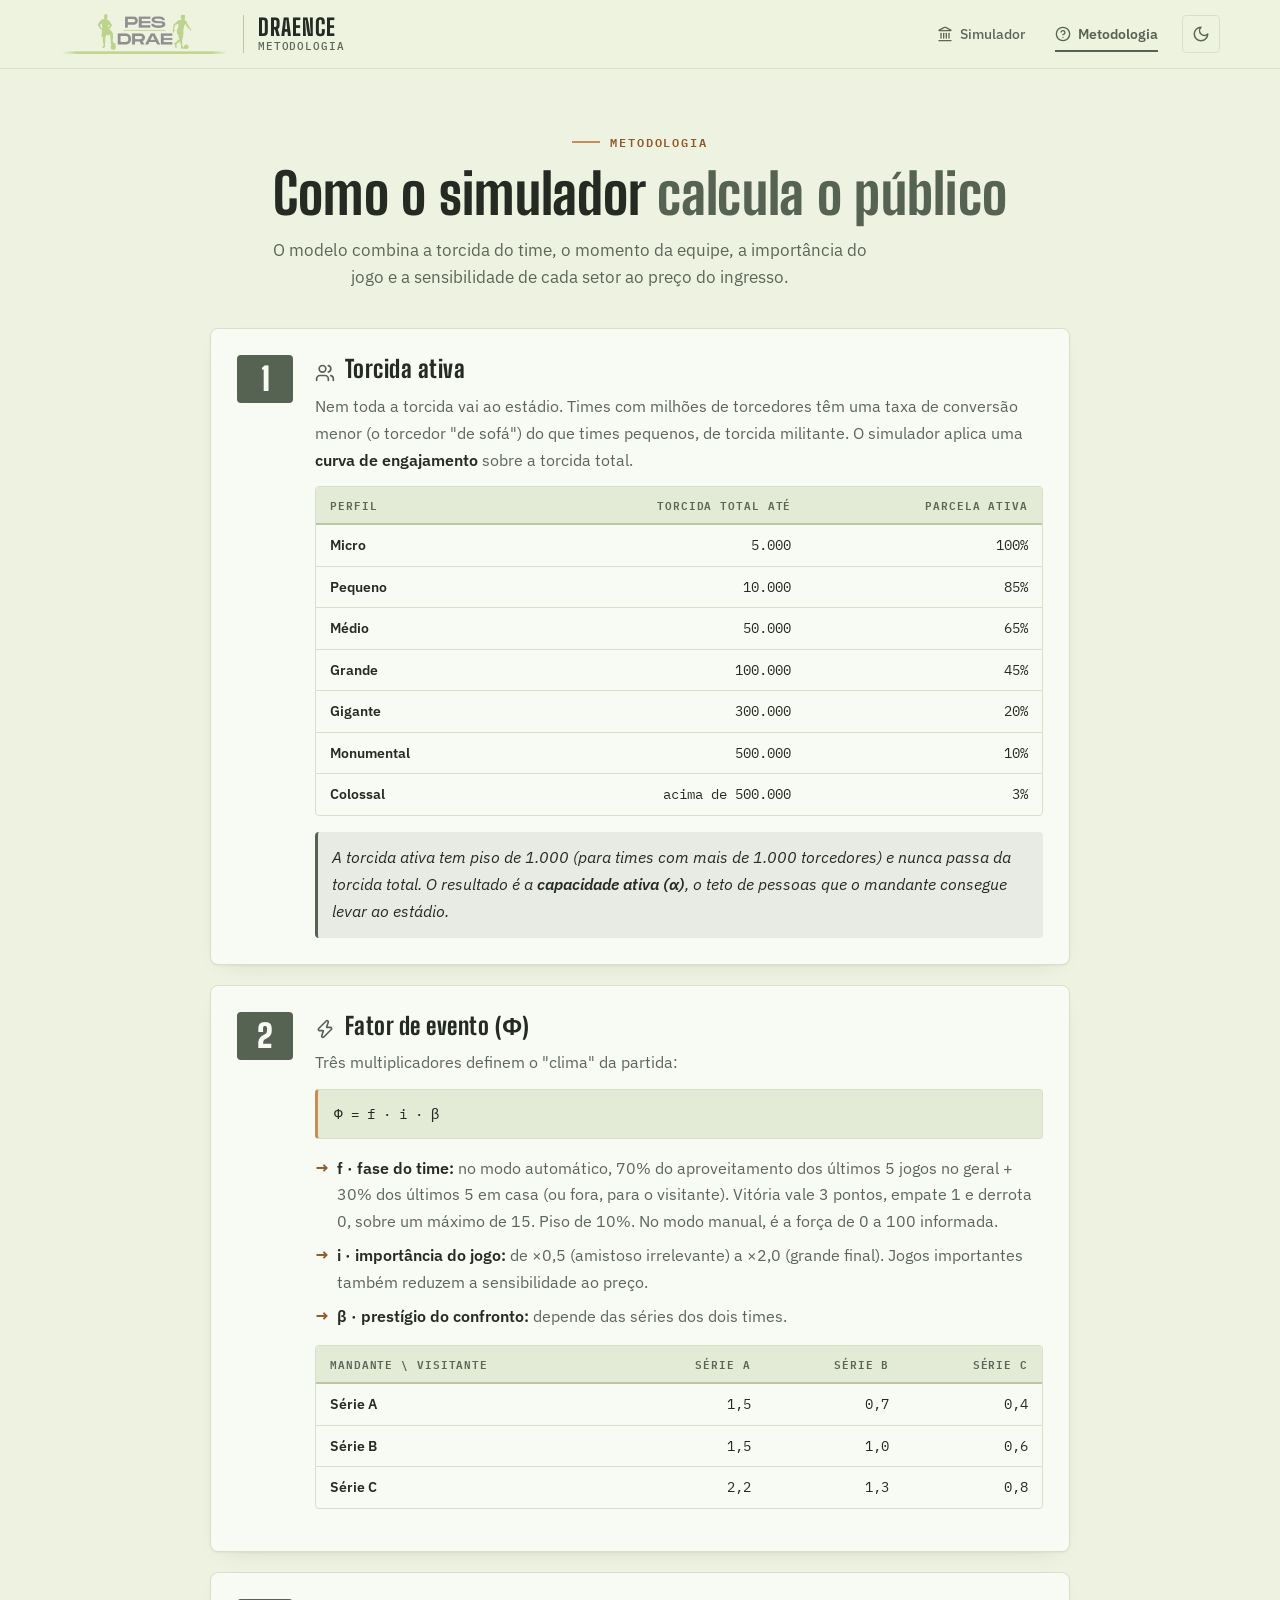
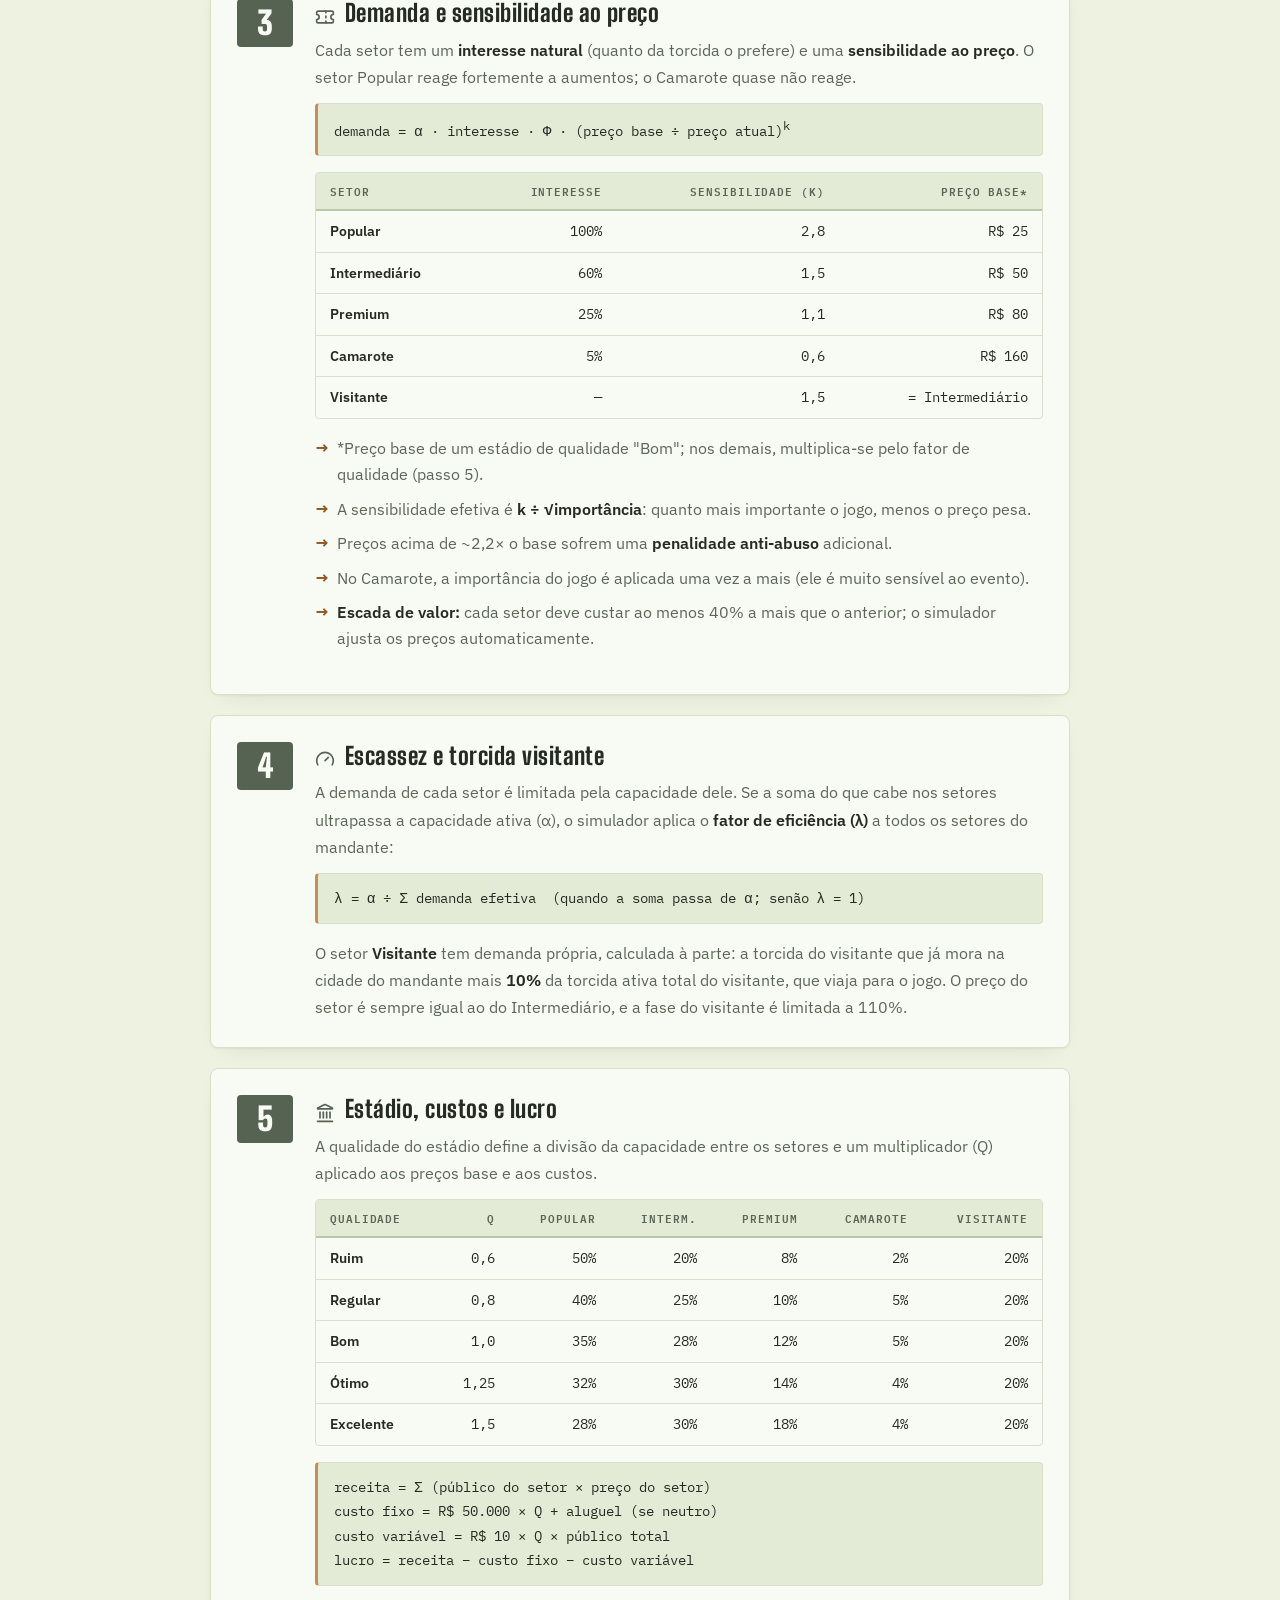
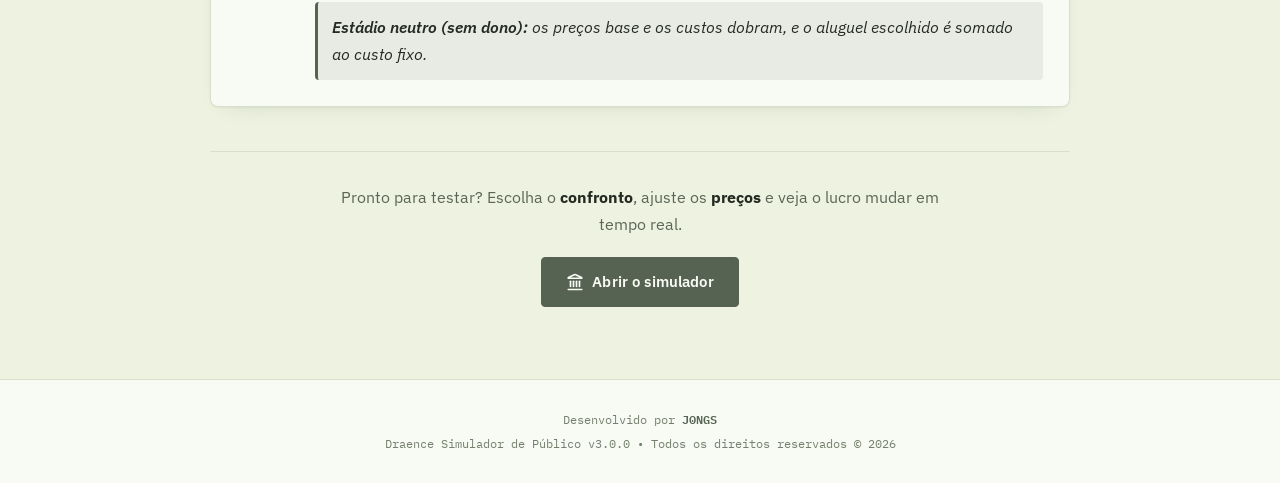
==== metodologia.html @ 12428653 "refactor: nova UI com identidade do multa-draence e reorganização dos arquivos - Remove Bootstrap/Bo" ====
<!DOCTYPE html>
<html lang="pt-BR">
<head>
    <meta charset="UTF-8">
    <meta name="viewport" content="width=device-width, initial-scale=1.0">
    <meta name="theme-color" content="#eef3e1">
    <title>Metodologia - Simulador de Público Draence</title>
    <link rel="icon" type="image/png" href="assets/img/pes-drae.png">
    <link rel="preconnect" href="https://fonts.googleapis.com">
    <link rel="preconnect" href="https://fonts.gstatic.com" crossorigin>
    <link href="https://fonts.googleapis.com/css2?family=Big+Shoulders+Display:wght@600;700;800;900&family=IBM+Plex+Mono:wght@400;500;600&family=IBM+Plex+Sans:wght@400;500;600;700&display=swap" rel="stylesheet">
    <script src="assets/js/theme.js"></script>
    <link rel="stylesheet" href="assets/css/base.css">
    <link rel="stylesheet" href="assets/css/guia.css">
</head>
<body>
    <script src="assets/js/icons.js"></script>
    <!-- HEADER -->
    <header class="site-header">
        <div class="site-header__inner">
            <a href="index.html" class="brand">
                <img src="assets/img/pes-drae.png" alt="Draence Logo">
                <span class="brand__text">
                    <strong>DRAENCE</strong>
                    <small>Metodologia</small>
                </span>
            </a>
            <nav class="site-nav" aria-label="Navegação principal">
                <a href="index.html" class="nav-link"><svg class="icon" aria-hidden="true"><use href="#i-landmark"></use></svg>Simulador</a>
                <a href="metodologia.html" class="nav-link is-active" aria-current="page"><svg class="icon" aria-hidden="true"><use href="#i-circle-help"></use></svg>Metodologia</a>
                <button type="button" class="theme-toggle" aria-label="Alternar tema"><svg class="icon icon-moon" aria-hidden="true"><use href="#i-moon"></use></svg><svg class="icon icon-sun" aria-hidden="true"><use href="#i-sun"></use></svg></button>
            </nav>
        </div>
    </header>

    <main class="page-wrapper guide">
        <!-- HERO -->
        <section class="page-intro guide-hero">
            <span class="eyebrow">Metodologia</span>
            <h1>Como o simulador <span class="hl">calcula o público</span></h1>
            <p>O modelo combina a torcida do time, o momento da equipe, a importância do jogo e a sensibilidade de cada setor ao preço do ingresso.</p>
        </section>

        <div class="container">
            <!-- PASSO 1 -->
            <article class="card step-card">
                <div class="step-number">1</div>
                <div class="step-content">
                    <h3><svg class="icon step-icon" aria-hidden="true"><use href="#i-users"></use></svg>Torcida ativa</h3>
                    <p>
                        Nem toda a torcida vai ao estádio. Times com milhões de torcedores têm uma taxa de conversão menor (o torcedor "de sofá")
                        do que times pequenos, de torcida militante. O simulador aplica uma <strong>curva de engajamento</strong> sobre a torcida total.
                    </p>
                    <div class="method-table-wrap">
                        <table class="method-table">
                            <thead><tr><th>Perfil</th><th>Torcida total até</th><th>Parcela ativa</th></tr></thead>
                            <tbody>
                                <tr><th scope="row">Micro</th><td>5.000</td><td>100%</td></tr>
                                <tr><th scope="row">Pequeno</th><td>10.000</td><td>85%</td></tr>
                                <tr><th scope="row">Médio</th><td>50.000</td><td>65%</td></tr>
                                <tr><th scope="row">Grande</th><td>100.000</td><td>45%</td></tr>
                                <tr><th scope="row">Gigante</th><td>300.000</td><td>20%</td></tr>
                                <tr><th scope="row">Monumental</th><td>500.000</td><td>10%</td></tr>
                                <tr><th scope="row">Colossal</th><td>acima de 500.000</td><td>3%</td></tr>
                            </tbody>
                        </table>
                    </div>
                    <p class="step-note">
                        A torcida ativa tem piso de 1.000 (para times com mais de 1.000 torcedores) e nunca passa da torcida total.
                        O resultado é a <strong>capacidade ativa (α)</strong>, o teto de pessoas que o mandante consegue levar ao estádio.
                    </p>
                </div>
            </article>

            <!-- PASSO 2 -->
            <article class="card step-card">
                <div class="step-number">2</div>
                <div class="step-content">
                    <h3><svg class="icon step-icon" aria-hidden="true"><use href="#i-zap"></use></svg>Fator de evento (Φ)</h3>
                    <p>Três multiplicadores definem o "clima" da partida:</p>
                    <div class="formula">Φ = f · i · β</div>
                    <ul>
                        <li><strong>f · fase do time:</strong> no modo automático, 70% do aproveitamento dos últimos 5 jogos no geral + 30% dos últimos 5 em casa (ou fora, para o visitante). Vitória vale 3 pontos, empate 1 e derrota 0, sobre um máximo de 15. Piso de 10%. No modo manual, é a força de 0 a 100 informada.</li>
                        <li><strong>i · importância do jogo:</strong> de ×0,5 (amistoso irrelevante) a ×2,0 (grande final). Jogos importantes também reduzem a sensibilidade ao preço.</li>
                        <li><strong>β · prestígio do confronto:</strong> depende das séries dos dois times.</li>
                    </ul>
                    <div class="method-table-wrap">
                        <table class="method-table">
                            <thead><tr><th>Mandante \ Visitante</th><th>Série A</th><th>Série B</th><th>Série C</th></tr></thead>
                            <tbody>
                                <tr><th scope="row">Série A</th><td>1,5</td><td>0,7</td><td>0,4</td></tr>
                                <tr><th scope="row">Série B</th><td>1,5</td><td>1,0</td><td>0,6</td></tr>
                                <tr><th scope="row">Série C</th><td>2,2</td><td>1,3</td><td>0,8</td></tr>
                            </tbody>
                        </table>
                    </div>
                </div>
            </article>

            <!-- PASSO 3 -->
            <article class="card step-card">
                <div class="step-number">3</div>
                <div class="step-content">
                    <h3><svg class="icon step-icon" aria-hidden="true"><use href="#i-ticket"></use></svg>Demanda e sensibilidade ao preço</h3>
                    <p>
                        Cada setor tem um <strong>interesse natural</strong> (quanto da torcida o prefere) e uma <strong>sensibilidade ao preço</strong>.
                        O setor Popular reage fortemente a aumentos; o Camarote quase não reage.
                    </p>
                    <div class="formula">demanda = α · interesse · Φ · (preço base ÷ preço atual)<sup>k</sup></div>
                    <div class="method-table-wrap">
                        <table class="method-table">
                            <thead><tr><th>Setor</th><th>Interesse</th><th>Sensibilidade (k)</th><th>Preço base*</th></tr></thead>
                            <tbody>
                                <tr><th scope="row">Popular</th><td>100%</td><td>2,8</td><td>R$ 25</td></tr>
                                <tr><th scope="row">Intermediário</th><td>60%</td><td>1,5</td><td>R$ 50</td></tr>
                                <tr><th scope="row">Premium</th><td>25%</td><td>1,1</td><td>R$ 80</td></tr>
                                <tr><th scope="row">Camarote</th><td>5%</td><td>0,6</td><td>R$ 160</td></tr>
                                <tr><th scope="row">Visitante</th><td>—</td><td>1,5</td><td>= Intermediário</td></tr>
                            </tbody>
                        </table>
                    </div>
                    <ul>
                        <li>*Preço base de um estádio de qualidade "Bom"; nos demais, multiplica-se pelo fator de qualidade (passo 5).</li>
                        <li>A sensibilidade efetiva é <strong>k ÷ √importância</strong>: quanto mais importante o jogo, menos o preço pesa.</li>
                        <li>Preços acima de ~2,2× o base sofrem uma <strong>penalidade anti-abuso</strong> adicional.</li>
                        <li>No Camarote, a importância do jogo é aplicada uma vez a mais (ele é muito sensível ao evento).</li>
                        <li><strong>Escada de valor:</strong> cada setor deve custar ao menos 40% a mais que o anterior; o simulador ajusta os preços automaticamente.</li>
                    </ul>
                </div>
            </article>

            <!-- PASSO 4 -->
            <article class="card step-card">
                <div class="step-number">4</div>
                <div class="step-content">
                    <h3><svg class="icon step-icon" aria-hidden="true"><use href="#i-gauge"></use></svg>Escassez e torcida visitante</h3>
                    <p>
                        A demanda de cada setor é limitada pela capacidade dele. Se a soma do que cabe nos setores
                        ultrapassa a capacidade ativa (α), o simulador aplica o <strong>fator de eficiência (λ)</strong> a todos os setores do mandante:
                    </p>
                    <div class="formula">λ = α ÷ Σ demanda efetiva &nbsp;(quando a soma passa de α; senão λ = 1)</div>
                    <p>
                        O setor <strong>Visitante</strong> tem demanda própria, calculada à parte: a torcida do visitante que já mora na cidade do mandante
                        mais <strong>10%</strong> da torcida ativa total do visitante, que viaja para o jogo. O preço do setor é sempre igual ao do Intermediário,
                        e a fase do visitante é limitada a 110%.
                    </p>
                </div>
            </article>

            <!-- PASSO 5 -->
            <article class="card step-card">
                <div class="step-number">5</div>
                <div class="step-content">
                    <h3><svg class="icon step-icon" aria-hidden="true"><use href="#i-landmark"></use></svg>Estádio, custos e lucro</h3>
                    <p>A qualidade do estádio define a divisão da capacidade entre os setores e um multiplicador (Q) aplicado aos preços base e aos custos.</p>
                    <div class="method-table-wrap">
                        <table class="method-table">
                            <thead><tr><th>Qualidade</th><th>Q</th><th>Popular</th><th>Interm.</th><th>Premium</th><th>Camarote</th><th>Visitante</th></tr></thead>
                            <tbody>
                                <tr><th scope="row">Ruim</th><td>0,6</td><td>50%</td><td>20%</td><td>8%</td><td>2%</td><td>20%</td></tr>
                                <tr><th scope="row">Regular</th><td>0,8</td><td>40%</td><td>25%</td><td>10%</td><td>5%</td><td>20%</td></tr>
                                <tr><th scope="row">Bom</th><td>1,0</td><td>35%</td><td>28%</td><td>12%</td><td>5%</td><td>20%</td></tr>
                                <tr><th scope="row">Ótimo</th><td>1,25</td><td>32%</td><td>30%</td><td>14%</td><td>4%</td><td>20%</td></tr>
                                <tr><th scope="row">Excelente</th><td>1,5</td><td>28%</td><td>30%</td><td>18%</td><td>4%</td><td>20%</td></tr>
                            </tbody>
                        </table>
                    </div>
                    <div class="formula">
                        receita = Σ (público do setor × preço do setor)<br>
                        custo fixo = R$ 50.000 × Q + aluguel (se neutro)<br>
                        custo variável = R$ 10 × Q × público total<br>
                        lucro = receita − custo fixo − custo variável
                    </div>
                    <p class="step-note">
                        <strong>Estádio neutro (sem dono):</strong> os preços base e os custos dobram, e o aluguel escolhido é somado ao custo fixo.
                    </p>
                </div>
            </article>

            <!-- CTA -->
            <section class="cta-section">
                <p class="cta-text">Pronto para testar? Escolha o <strong>confronto</strong>, ajuste os <strong>preços</strong> e veja o lucro mudar em tempo real.</p>
                <a href="index.html" class="btn-primary"><svg class="icon" aria-hidden="true"><use href="#i-landmark"></use></svg>Abrir o simulador</a>
            </section>
        </div>
    </main>

    <footer class="main-footer">
        <p>
            Desenvolvido por <a href="https://github.com/J0NGS" target="_blank" rel="noopener">J0NGS</a><br>
            Draence Simulador de Público v3.0.0 • Todos os direitos reservados © 2026
        </p>
    </footer>
</body>
</html>
---- assets/css/base.css ----
/* ============================================
   DRAENCE — BASE
   Identidade visual alinhada à DraeWiki: escala "sálvia" (brand),
   fundos e textos verde-acinzentados, acento cobre e tema claro/escuro.
   Tipografia: Big Shoulders Display (títulos),
   IBM Plex Sans (interface e textos) e IBM Plex Mono (dados).
   Tokens, reset, layout, header/nav, formulários,
   botões, cards, tooltips e footer (todas as páginas)
   ============================================ */

:root {
    color-scheme: light;

    /* Escala brand (sálvia) — mesma da DraeWiki */
    --brand-0: #f1f4ef;
    --brand-1: #e2e8de;
    --brand-2: #c5d1bf;
    --brand-3: #a6ba9e;
    --brand-4: #8ba681;
    --brand-5: #749466;
    --brand-6: #608052;
    --brand-7: #576352;
    --brand-8: #45523f;
    --brand-9: #34402e;

    /* Marca no tema claro: tom 7 para preenchimentos e texto */
    --brand: var(--brand-7);
    --brand-bright: var(--brand-8);   /* hover */
    --brand-deep: var(--brand-9);     /* active */
    --brand-ink: #f8faf4;             /* texto sobre a cor da marca */
    --brand-gray: #74806d;
    --brand-soft: rgba(87, 99, 82, 0.10);
    --brand-line: rgba(87, 99, 82, 0.18);

    /* Superfícies (page / surface / subtle) */
    --bg-body: #eef3e1;
    --bg-card: #f8faf4;
    --bg-card-2: #f8faf4;
    --bg-input: #f8faf4;
    --bg-subtle: #e3ead5;
    --bg-overlay: rgba(238, 243, 225, 0.88);
    --bg-tooltip: #252b23;
    --text-tooltip: #e9eedf;

    /* Texto */
    --text-primary: #252b23;
    --text-secondary: #5c6658;
    --text-muted: #74806d;

    /* Acento (cobre) */
    --accent: #c88d56;
    --accent-ink: #2a1a0a;
    --accent-soft: rgba(200, 141, 86, 0.14);
    --accent-text: #8f5a26;           /* variante do acento com contraste AA sobre o fundo claro */

    /* Semântica (nomes mantidos: usados pelos scripts) */
    --accent-primary: var(--brand);
    --accent-primary-hover: var(--brand-bright);
    --accent-primary-soft: var(--brand-soft);
    --accent-success: var(--brand);
    --accent-success-soft: var(--brand-soft);
    --accent-danger: #b4432f;
    --accent-danger-ink: #fff7f4;
    --accent-danger-soft: rgba(180, 67, 47, 0.10);
    --accent-danger-line: rgba(180, 67, 47, 0.40);
    --accent-danger-text: #8f3322;
    --accent-warning: var(--accent);

    /* Bordas e forma */
    --border-color: #d7e0c8;
    --border-strong: #b9c7a6;
    --border-radius: 8px;
    --radius-sm: 4px;
    --radius-pill: 999px;

    /* Tipografia */
    --font-body: 'IBM Plex Sans', -apple-system, BlinkMacSystemFont, 'Segoe UI', sans-serif;
    --font-display: 'Big Shoulders Display', 'Arial Narrow', sans-serif;
    --font-data: 'IBM Plex Mono', 'SFMono-Regular', Consolas, monospace;

    /* Sombras e layout */
    --shadow-card: 0 1px 2px rgba(37, 43, 35, 0.05), 0 8px 24px -16px rgba(37, 43, 35, 0.22);
    --focus-ring: 0 0 0 3px rgba(87, 99, 82, 0.30);
    --header-height: 68px;
    --page-max: 1200px;
}

/* Tema escuro: automático pelo sistema ou forçado via [data-theme="dark"] */
@media (prefers-color-scheme: dark) {
    :root:not([data-theme="light"]) {
        color-scheme: dark;

        --brand: var(--brand-4);
        --brand-bright: var(--brand-3);
        --brand-deep: var(--brand-5);
        --brand-ink: #171c14;
        --brand-gray: #6e7a64;
        --brand-soft: rgba(139, 166, 129, 0.14);
        --brand-line: rgba(139, 166, 129, 0.22);

        --bg-body: #171c14;
        --bg-card: #242b1e;
        --bg-card-2: #242b1e;
        --bg-input: #1d2318;
        --bg-subtle: #2c3527;
        --bg-overlay: rgba(23, 28, 20, 0.86);
        --bg-tooltip: #2c3527;
        --text-tooltip: #e9eedf;

        --text-primary: #e9eedf;
        --text-secondary: #aebca1;
        --text-muted: #6e7a64;

        --accent: #e0a46e;
        --accent-ink: #2a1a0a;
        --accent-soft: rgba(224, 164, 110, 0.14);
        --accent-text: #e0a46e;

        --accent-danger: #e8806c;
        --accent-danger-ink: #2a0e08;
        --accent-danger-soft: rgba(232, 128, 108, 0.14);
        --accent-danger-line: rgba(232, 128, 108, 0.45);
        --accent-danger-text: #f0a597;

        --border-color: #3a4432;
        --border-strong: #52604a;

        --shadow-card: 0 1px 0 rgba(255, 255, 255, 0.03) inset, 0 14px 32px -18px rgba(0, 0, 0, 0.7);
        --focus-ring: 0 0 0 3px rgba(139, 166, 129, 0.34);
    }
}

:root[data-theme="dark"] {
    color-scheme: dark;

    --brand: var(--brand-4);
    --brand-bright: var(--brand-3);
    --brand-deep: var(--brand-5);
    --brand-ink: #171c14;
    --brand-gray: #6e7a64;
    --brand-soft: rgba(139, 166, 129, 0.14);
    --brand-line: rgba(139, 166, 129, 0.22);

    --bg-body: #171c14;
    --bg-card: #242b1e;
    --bg-card-2: #242b1e;
    --bg-input: #1d2318;
    --bg-subtle: #2c3527;
    --bg-overlay: rgba(23, 28, 20, 0.86);
    --bg-tooltip: #2c3527;
    --text-tooltip: #e9eedf;

    --text-primary: #e9eedf;
    --text-secondary: #aebca1;
    --text-muted: #6e7a64;

    --accent: #e0a46e;
    --accent-ink: #2a1a0a;
    --accent-soft: rgba(224, 164, 110, 0.14);
    --accent-text: #e0a46e;

    --accent-danger: #e8806c;
    --accent-danger-ink: #2a0e08;
    --accent-danger-soft: rgba(232, 128, 108, 0.14);
    --accent-danger-line: rgba(232, 128, 108, 0.45);
    --accent-danger-text: #f0a597;

    --border-color: #3a4432;
    --border-strong: #52604a;

    --shadow-card: 0 1px 0 rgba(255, 255, 255, 0.03) inset, 0 14px 32px -18px rgba(0, 0, 0, 0.7);
    --focus-ring: 0 0 0 3px rgba(139, 166, 129, 0.34);
}

/* ---------- Reset ---------- */
*,
*::before,
*::after {
    margin: 0;
    padding: 0;
    box-sizing: border-box;
}

html {
    -webkit-text-size-adjust: 100%;
    scroll-behavior: smooth;
}

body {
    font-family: var(--font-body);
    color: var(--text-primary);
    line-height: 1.6;
    min-height: 100vh;
    display: flex;
    flex-direction: column;
    -webkit-font-smoothing: antialiased;
    background-color: var(--bg-body);
}

::selection {
    background: var(--brand);
    color: var(--brand-ink);
}

img {
    max-width: 100%;
    display: block;
}

a {
    color: var(--brand);
}

:focus-visible {
    outline: none;
    box-shadow: var(--focus-ring);
}

/* Títulos com a tipografia condensada da DraeWiki */
.display {
    font-family: var(--font-display);
    font-weight: 800;
    line-height: 1.1;
}

/* ---------- Layout ---------- */
.page-wrapper {
    width: 100%;
    max-width: var(--page-max);
    margin: 0 auto;
    padding: 44px 20px 72px;
    flex: 1;
}

.container {
    display: flex;
    flex-direction: column;
    gap: 20px;
}

/* ---------- Header / navegação ---------- */
.site-header {
    position: sticky;
    top: 0;
    z-index: 200;
    background: var(--bg-overlay);
    border-bottom: 1px solid var(--border-color);
    backdrop-filter: saturate(140%) blur(12px);
    -webkit-backdrop-filter: saturate(140%) blur(12px);
}

.site-header__inner {
    max-width: var(--page-max);
    min-height: var(--header-height);
    margin: 0 auto;
    padding: 8px 20px;
    display: flex;
    align-items: center;
    justify-content: space-between;
    gap: 16px;
}

.brand {
    display: flex;
    align-items: center;
    gap: 14px;
    text-decoration: none;
    color: inherit;
    min-width: 0;
}

.brand img {
    height: 40px;
    width: auto;
    max-width: 170px;
    object-fit: contain;
}

.brand__text {
    display: flex;
    flex-direction: column;
    line-height: 1.1;
    padding-left: 14px;
    border-left: 1px solid var(--border-strong);
}

.brand__text strong {
    font-family: var(--font-display);
    font-size: 1.45em;
    font-weight: 800;
    letter-spacing: 0.04em;
    color: var(--text-primary);
}

.brand__text small {
    font-family: var(--font-data);
    font-size: 0.68em;
    font-weight: 500;
    letter-spacing: 0.08em;
    text-transform: uppercase;
    color: var(--text-secondary);
    white-space: nowrap;
}

.brand__tag {
    display: inline-block;
    margin-left: 6px;
    padding: 0 6px;
    border-radius: 2px;
    background: var(--accent);
    color: var(--accent-ink);
    font-weight: 700;
}

.site-nav {
    display: flex;
    align-items: center;
    gap: 2px;
}

.nav-link {
    position: relative;
    display: inline-flex;
    align-items: center;
    gap: 7px;
    padding: 10px 14px;
    color: var(--text-secondary);
    font-size: 0.86em;
    font-weight: 500;
    text-decoration: none;
    white-space: nowrap;
    border-radius: var(--radius-sm);
    transition: color 0.15s ease, background 0.15s ease;
}

.nav-link::after {
    content: "";
    position: absolute;
    left: 14px;
    right: 14px;
    bottom: 3px;
    height: 2px;
    background: var(--brand);
    transform: scaleX(0);
    transform-origin: left;
    transition: transform 0.2s ease;
}

.nav-link:hover {
    color: var(--text-primary);
    background: var(--brand-soft);
}

.nav-link.is-active {
    color: var(--brand);
    font-weight: 600;
}

.nav-link.is-active::after {
    transform: scaleX(1);
}

.nav-link--danger,
.nav-link--danger:hover {
    color: var(--accent-danger-text);
}

.nav-link--danger::after {
    background: var(--accent-danger);
}

/* Alternador de tema (claro / escuro) */
.theme-toggle {
    display: inline-flex;
    align-items: center;
    justify-content: center;
    width: 38px;
    height: 38px;
    margin-left: 8px;
    flex-shrink: 0;
    border: 1px solid var(--border-color);
    border-radius: var(--radius-sm);
    background: transparent;
    color: var(--text-secondary);
    transition: color 0.15s ease, border-color 0.15s ease, background 0.15s ease;
}

.theme-toggle:hover {
    color: var(--brand);
    border-color: var(--brand);
    background: var(--brand-soft);
}

.theme-toggle .icon {
    width: 18px;
    height: 18px;
}

/* O ícone exibido indica o tema para o qual o clique troca */
.theme-toggle .icon-sun {
    display: none;
}

:root[data-theme="dark"] .theme-toggle .icon-sun {
    display: block;
}

:root[data-theme="dark"] .theme-toggle .icon-moon {
    display: none;
}

@media (prefers-color-scheme: dark) {
    :root:not([data-theme="light"]) .theme-toggle .icon-sun {
        display: block;
    }

    :root:not([data-theme="light"]) .theme-toggle .icon-moon {
        display: none;
    }
}

/* ---------- Introdução da página ---------- */
.page-intro {
    margin-bottom: 36px;
    max-width: 760px;
}

/* Rótulo de seção em mono, com filete de acento */
.eyebrow {
    display: inline-flex;
    align-items: center;
    gap: 10px;
    margin-bottom: 14px;
    color: var(--accent-text);
    font-family: var(--font-data);
    font-size: 0.74em;
    font-weight: 600;
    letter-spacing: 0.16em;
    text-transform: uppercase;
}

.eyebrow::before {
    content: "";
    width: 28px;
    height: 2px;
    background: var(--accent);
}

.page-intro h1 {
    font-family: var(--font-display);
    font-weight: 800;
    font-size: clamp(2.3em, 5.4vw, 3.5em);
    line-height: 1.02;
    letter-spacing: 0.005em;
    margin-bottom: 14px;
}

.page-intro h1 .hl {
    color: var(--brand);
}

.page-intro p {
    color: var(--text-secondary);
    font-size: 1.05em;
    line-height: 1.65;
    max-width: 620px;
}

/* ---------- Cards ---------- */
.card {
    position: relative;
    background: var(--bg-card);
    border: 1px solid var(--border-color);
    border-radius: var(--border-radius);
    padding: 26px;
    box-shadow: var(--shadow-card);
}

.card-title {
    display: flex;
    align-items: center;
    gap: 12px;
    font-family: var(--font-display);
    font-size: 1.45em;
    font-weight: 800;
    line-height: 1.1;
    letter-spacing: 0.02em;
    color: var(--text-primary);
    margin-bottom: 22px;
    padding-bottom: 14px;
    border-bottom: 1px solid var(--border-color);
}

/* Número do passo */
.card-step {
    display: inline-flex;
    align-items: center;
    justify-content: center;
    min-width: 30px;
    height: 30px;
    padding: 0 8px;
    border-radius: var(--radius-sm);
    background: var(--brand);
    color: var(--brand-ink);
    font-family: var(--font-data);
    font-size: 0.6em;
    font-weight: 600;
    flex-shrink: 0;
}

.card-subtitle {
    margin-left: auto;
    font-family: var(--font-body);
    font-size: 0.55em;
    font-weight: 400;
    letter-spacing: 0;
    color: var(--text-muted);
}

/* ---------- Formulários ---------- */
.form-grid {
    display: grid;
    grid-template-columns: repeat(auto-fit, minmax(220px, 1fr));
    gap: 18px;
}

.form-grid--stack {
    grid-template-columns: 1fr;
}

.form-group {
    display: flex;
    flex-direction: column;
    position: relative;
    min-width: 0;
}

.form-group.full-width {
    grid-column: 1 / -1;
}

label {
    display: flex;
    align-items: center;
    font-size: 0.84em;
    font-weight: 600;
    color: var(--text-secondary);
    margin-bottom: 8px;
}

.required {
    color: var(--accent-text);
    margin-left: 3px;
}

input[type="number"],
input[type="text"],
select {
    width: 100%;
    background: var(--bg-input);
    border: 1px solid var(--border-color);
    border-radius: var(--radius-sm);
    padding: 11px 14px;
    color: var(--text-primary);
    font-family: inherit;
    font-size: 1em;
    font-weight: 500;
    min-height: 46px;
    font-variant-numeric: tabular-nums;
    transition: border-color 0.15s ease, box-shadow 0.15s ease, background 0.15s ease;
}

input[type="number"] {
    font-family: var(--font-data);
}

input::placeholder {
    color: var(--text-muted);
    font-weight: 400;
}

input[type="number"]:hover,
input[type="text"]:hover,
select:hover {
    border-color: var(--border-strong);
}

input[type="number"]:focus,
input[type="text"]:focus,
select:focus {
    outline: none;
    border-color: var(--brand);
    box-shadow: var(--focus-ring);
}

input[type="number"]:disabled,
input[type="text"]:disabled,
select:disabled {
    color: var(--text-secondary);
    cursor: not-allowed;
    opacity: 0.6;
}

select {
    appearance: none;
    -webkit-appearance: none;
    padding-right: 40px;
    background-image: url("data:image/svg+xml,%3Csvg xmlns='http://www.w3.org/2000/svg' width='12' height='12' viewBox='0 0 24 24' fill='none' stroke='%238ba681' stroke-width='2.5' stroke-linecap='round' stroke-linejoin='round'%3E%3Cpath d='m6 9 6 6 6-6'/%3E%3C/svg%3E");
    background-repeat: no-repeat;
    background-position: right 14px center;
    cursor: pointer;
}

select option {
    background: var(--bg-card);
    color: var(--text-primary);
}

.help-text,
.helper-text {
    font-size: 0.78em;
    color: var(--text-muted);
    margin-top: 6px;
}

/* Badge de magnitude (m = milhar, M = milhão) dentro de inputs monetários */
.magnitude-badge {
    position: absolute;
    right: 12px;
    top: 50%;
    transform: translateY(-50%);
    border-radius: 2px;
    font-family: var(--font-data);
    font-weight: 600;
    font-size: 0.75em;
    padding: 1px 7px;
    pointer-events: none;
    opacity: 0;
    transition: opacity 0.15s ease;
}

.magnitude-badge.magnitude-m {
    color: var(--brand);
    background: var(--brand-soft);
    opacity: 1;
}

.magnitude-badge.magnitude-M {
    color: var(--brand-ink);
    background: var(--brand);
    opacity: 1;
}

/* Feedback quando um valor é corrigido para o limite min/máx */
@keyframes flash-correction {
    0% {
        border-color: var(--accent);
        box-shadow: 0 0 0 4px var(--accent-soft);
    }
    100% {
        border-color: var(--border-color);
        box-shadow: none;
    }
}

.input-corrected {
    animation: flash-correction 1s ease-out;
}

/* ---------- Botões ---------- */
button {
    font-family: inherit;
    cursor: pointer;
}

.btn-primary,
.btn-secondary,
.btn-ghost-danger {
    display: inline-flex;
    align-items: center;
    justify-content: center;
    gap: 8px;
    min-height: 48px;
    padding: 12px 24px;
    border: 1px solid transparent;
    border-radius: var(--radius-sm);
    font-family: var(--font-body);
    font-size: 0.94em;
    font-weight: 600;
    letter-spacing: 0.01em;
    text-decoration: none;
    transition: background 0.15s ease, border-color 0.15s ease, color 0.15s ease, transform 0.15s ease;
}

.btn-primary {
    background: var(--brand);
    border-color: var(--brand);
    color: var(--brand-ink);
}

.btn-primary:hover {
    background: var(--brand-bright);
    border-color: var(--brand-bright);
}

.btn-primary:active {
    background: var(--brand-deep);
    border-color: var(--brand-deep);
    transform: translateY(1px);
}

.btn-secondary {
    background: transparent;
    border-color: var(--border-strong);
    color: var(--text-secondary);
}

.btn-secondary:hover {
    background: var(--brand-soft);
    border-color: var(--brand);
    color: var(--text-primary);
}

.btn-ghost-danger {
    background: transparent;
    border-color: var(--accent-danger-line);
    color: var(--accent-danger-text);
}

.btn-ghost-danger:hover {
    background: var(--accent-danger-soft);
    border-color: var(--accent-danger);
}

.btn-block {
    width: 100%;
}

.button-group {
    display: flex;
    gap: 14px;
    flex-wrap: wrap;
    padding: 0 6px;
}

.button-group .btn-primary {
    flex: 1 1 220px;
}

.button-group .btn-secondary {
    flex: 0 1 150px;
}

/* ---------- Mensagem de erro ---------- */
.error-box {
    display: none;
    align-items: center;
    gap: 12px;
    background: var(--accent-danger-soft);
    border: 1px solid var(--accent-danger-line);
    border-left: 4px solid var(--accent-danger);
    border-radius: var(--radius-sm);
    padding: 12px 16px;
    color: var(--accent-danger-text);
    font-size: 0.92em;
    font-weight: 500;
}

.error-box.show {
    display: flex;
}

/* ---------- Tooltips ---------- */
.tooltip-icon {
    display: inline-flex;
    align-items: center;
    justify-content: center;
    width: 16px;
    height: 16px;
    margin-left: 6px;
    border-radius: 50%;
    background: var(--brand-soft);
    border: 1px solid var(--border-strong);
    color: var(--brand);
    font-family: var(--font-data);
    font-size: 10px;
    font-weight: 600;
    cursor: help;
    position: relative;
    flex-shrink: 0;
}

.tooltip-icon::after {
    content: attr(data-tooltip);
    position: absolute;
    bottom: calc(100% + 10px);
    left: 50%;
    transform: translateX(-50%) translateY(4px);
    width: 240px;
    padding: 10px 12px;
    background: var(--bg-tooltip);
    border-top: 2px solid var(--accent);
    border-radius: var(--radius-sm);
    box-shadow: 0 14px 28px -8px rgba(0, 0, 0, 0.5);
    color: var(--text-tooltip);
    font-family: var(--font-body);
    font-size: 12px;
    font-weight: 400;
    line-height: 1.45;
    text-align: left;
    text-transform: none;
    letter-spacing: 0;
    white-space: normal;
    opacity: 0;
    visibility: hidden;
    pointer-events: none;
    transition: opacity 0.15s ease, transform 0.15s ease, visibility 0.15s;
    z-index: 300;
}

.tooltip-icon:hover::after,
.tooltip-icon:focus::after {
    opacity: 1;
    visibility: visible;
    transform: translateX(-50%) translateY(0);
}

/* ---------- Footer ---------- */
.main-footer {
    background: var(--bg-card);
    border-top: 1px solid var(--border-color);
    padding: 28px 20px;
    text-align: center;
    margin-top: auto;
}

.main-footer p {
    color: var(--text-muted);
    font-family: var(--font-data);
    font-size: 0.78em;
    line-height: 1.9;
}

.main-footer a {
    color: var(--brand);
    font-weight: 600;
    text-decoration: none;
}

.main-footer a:hover {
    text-decoration: underline;
}

/* ---------- Animações ---------- */
@keyframes slideIn {
    from { opacity: 0; transform: translateY(10px); }
    to { opacity: 1; transform: translateY(0); }
}

@keyframes fadeIn {
    from { opacity: 0; transform: translateY(-4px); }
    to { opacity: 1; transform: translateY(0); }
}

@media (prefers-reduced-motion: reduce) {
    *,
    *::before,
    *::after {
        animation-duration: 0.01ms !important;
        transition-duration: 0.01ms !important;
        scroll-behavior: auto !important;
    }
}

/* ---------- Responsivo ---------- */
@media (max-width: 760px) {
    :root {
        --header-height: 0px;
    }

    .site-header {
        position: relative;
    }

    .site-header__inner {
        flex-wrap: wrap;
        padding: 12px 16px 6px;
        gap: 6px;
    }

    .site-nav {
        width: 100%;
        overflow-x: auto;
        scrollbar-width: none;
        margin: 0 -14px;
        width: calc(100% + 28px);
        padding: 0 4px 4px;
    }

    .site-nav::-webkit-scrollbar {
        display: none;
    }

    .brand img {
        height: 32px;
    }

    .brand__text {
        padding-left: 10px;
    }

    .page-wrapper {
        padding: 28px 16px 44px;
    }

    .card {
        padding: 22px 16px 18px;
    }

    .form-grid {
        grid-template-columns: 1fr;
        gap: 16px;
    }

    input[type="number"],
    input[type="text"],
    select {
        font-size: 16px; /* evita zoom automático no iOS */
    }

    .button-group .btn-primary,
    .button-group .btn-secondary {
        flex: 1 1 100%;
    }

    .tooltip-icon::after {
        width: 200px;
    }
}

@media (max-width: 420px) {
    .btn-primary,
    .btn-secondary,
    .btn-ghost-danger {
        font-size: 0.88em;
        padding: 12px 18px;
    }

    .brand__text strong {
        font-size: 1.25em;
    }
}

/* ============================================
   ÍCONES (sprite em assets/js/icons.js)
   ============================================ */
.icon {
    width: 1em;
    height: 1em;
    flex-shrink: 0;
    fill: none;
    stroke: currentColor;
    stroke-width: 2;
    stroke-linecap: round;
    stroke-linejoin: round;
    vertical-align: -0.125em;
}

.nav-link .icon {
    width: 16px;
    height: 16px;
}

label .icon {
    width: 14px;
    height: 14px;
    margin-right: 7px;
    color: var(--brand);
}

.card-title__icon {
    margin-left: auto;
    width: 22px !important;
    height: 22px !important;
    color: var(--brand);
    opacity: 0.6;
}

.card-title__icon + .card-status {
    margin-left: 12px;
}

.btn-primary .icon,
.btn-secondary .icon,
.btn-ghost-danger .icon {
    width: 18px;
    height: 18px;
    stroke-width: 2.2;
}

.icon-inline {
    width: 1.05em;
    height: 1.05em;
    margin-right: 4px;
    color: var(--brand);
}
---- assets/css/guia.css ----
/* ============================================
   DRAENCE — GUIA "COMO FUNCIONA" (como-funciona.html)
   ============================================ */

.guide {
    max-width: 900px;
}

.guide-hero {
    text-align: center;
    margin: 12px auto 36px;
}

/* Passos */
.step-card {
    display: flex;
    gap: 22px;
    align-items: flex-start;
}

.step-number {
    display: flex;
    align-items: center;
    justify-content: center;
    width: 56px;
    height: 48px;
    flex-shrink: 0;
    border-radius: var(--radius-sm);
    background: var(--brand);
    color: var(--brand-ink);
    font-family: var(--font-display);
    font-size: 2em;
    font-weight: 900;
    line-height: 1;
}

.step-content {
    min-width: 0;
}

.step-content h3 {
    font-family: var(--font-display);
    letter-spacing: 0.02em;
    font-size: 1.5em;
    font-weight: 800;
    line-height: 1.15;
    color: var(--text-primary);
    margin-bottom: 10px;
}

.step-content p {
    color: var(--text-secondary);
    line-height: 1.7;
    margin-bottom: 12px;
}

.step-content p:last-child {
    margin-bottom: 0;
}

.step-content strong {
    color: var(--text-primary);
    font-weight: 600;
}

.step-content ul {
    list-style: none;
    margin: 12px 0 16px;
    display: flex;
    flex-direction: column;
    gap: 8px;
}

.step-content li {
    position: relative;
    padding-left: 22px;
    color: var(--text-secondary);
    line-height: 1.65;
}

.step-content li::before {
    content: "→";
    position: absolute;
    left: 0;
    color: var(--accent-text);
    font-weight: 700;
}

.step-note {
    padding: 12px 14px;
    border-radius: var(--radius-sm);
    background: var(--brand-soft);
    border-left: 3px solid var(--brand);
    color: var(--text-primary) !important;
    font-style: italic;
}

/* Curiosidade */
.curiosity-box {
    margin-top: 12px;
    padding: 24px;
    border-radius: var(--border-radius);
    border: 1px solid var(--border-strong);
    border-left: 4px solid var(--accent);
    background: var(--bg-card);
}

.curiosity-title {
    font-family: var(--font-display);
    font-size: 1.5em;
    font-weight: 800;
    line-height: 1.15;
    color: var(--text-primary);
    margin-bottom: 12px;
}

.curiosity-text p {
    color: var(--text-secondary);
    line-height: 1.7;
    font-size: 0.95em;
    margin-bottom: 12px;
}

.curiosity-text p:last-child {
    margin-bottom: 0;
}

.curiosity-text strong {
    color: var(--text-primary);
}

/* Chamada final */
.cta-section {
    text-align: center;
    margin-top: 24px;
    padding-top: 32px;
    border-top: 1px solid var(--border-color);
}

.cta-text {
    max-width: 620px;
    margin: 0 auto 20px;
    color: var(--text-secondary);
    line-height: 1.65;
}

.cta-text strong {
    color: var(--text-primary);
}

.easter-egg {
    cursor: pointer;
}

/* ---------- Responsivo ---------- */
@media (max-width: 760px) {
    .guide-hero {
        margin-bottom: 24px;
    }

    .step-card {
        flex-direction: column;
        gap: 14px;
    }

    .step-number {
        width: 46px;
        height: 40px;
        font-size: 1.6em;
    }

    .curiosity-box {
        padding: 18px 16px;
    }
}

/* ---------- Ícones ---------- */
.step-icon {
    width: 20px;
    height: 20px;
    margin-right: 10px;
    color: var(--brand);
    vertical-align: -0.2em;
}

.curiosity-title .icon {
    width: 22px;
    height: 22px;
    margin-right: 8px;
    color: var(--brand);
    vertical-align: -0.25em;
}

.curiosity-text .icon-inline {
    width: 16px;
    height: 16px;
    margin-right: 6px;
    vertical-align: -0.2em;
}

/* ---------- Metodologia (metodologia.html) ---------- */
.formula {
    margin: 12px 0 16px;
    padding: 12px 16px;
    background: var(--bg-subtle);
    border: 1px solid var(--border-color);
    border-left: 3px solid var(--accent);
    border-radius: var(--radius-sm);
    color: var(--text-primary);
    font-family: var(--font-data);
    font-size: 0.9em;
    line-height: 1.7;
    overflow-x: auto;
}

.method-table-wrap {
    margin: 12px 0 16px;
    overflow-x: auto;
    border: 1px solid var(--border-color);
    border-radius: var(--radius-sm);
}

.method-table {
    width: 100%;
    min-width: 440px;
    border-collapse: collapse;
    font-size: 0.88em;
}

.method-table th,
.method-table td {
    padding: 9px 14px;
    text-align: right;
    font-variant-numeric: tabular-nums;
}

.method-table th:first-child,
.method-table td:first-child {
    text-align: left;
}

.method-table thead {
    background: var(--bg-subtle);
}

.method-table thead th {
    border-bottom: 2px solid var(--border-strong);
    color: var(--text-secondary);
    font-family: var(--font-data);
    font-size: 0.8em;
    font-weight: 600;
    letter-spacing: 0.08em;
    text-transform: uppercase;
}

.method-table tbody tr {
    border-bottom: 1px solid var(--border-color);
}

.method-table tbody tr:last-child {
    border-bottom: none;
}

.method-table td {
    font-family: var(--font-data);
    color: var(--text-primary);
}

.method-table tbody th {
    font-weight: 600;
    color: var(--text-primary);
}
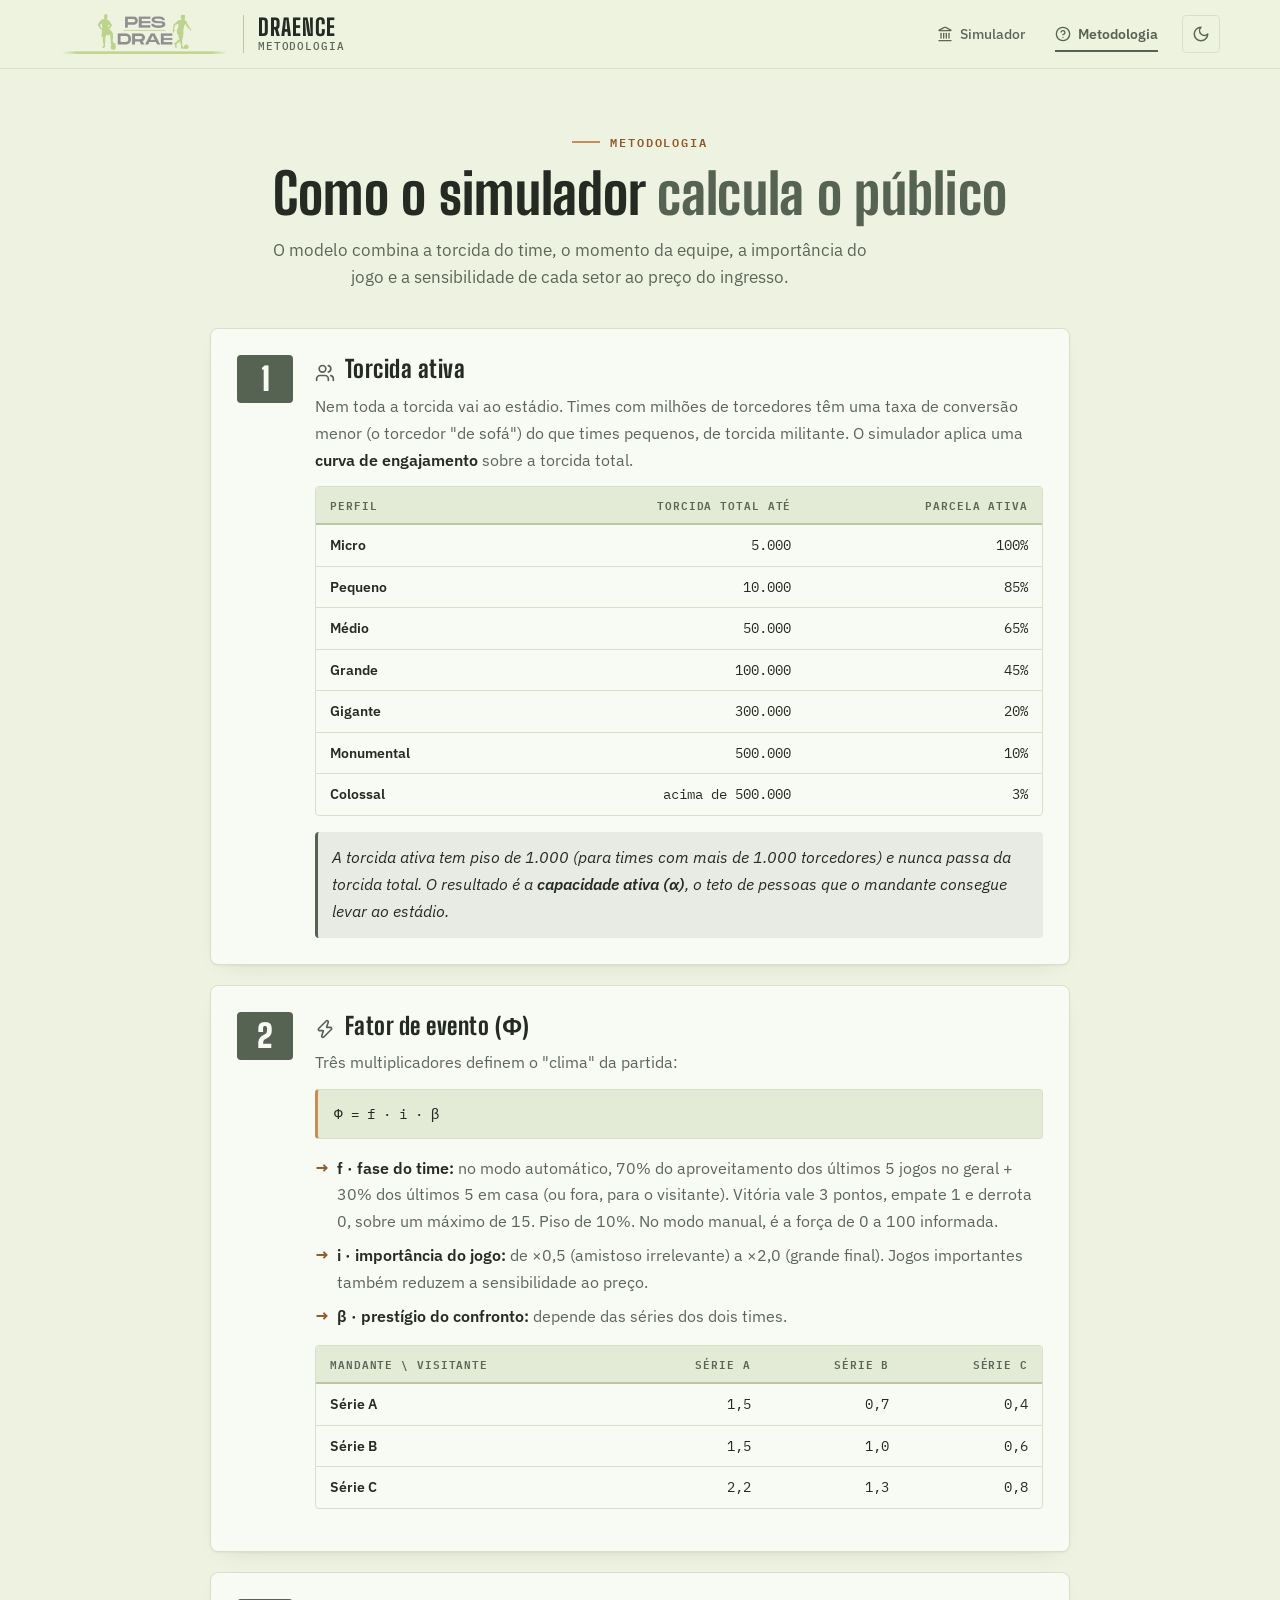
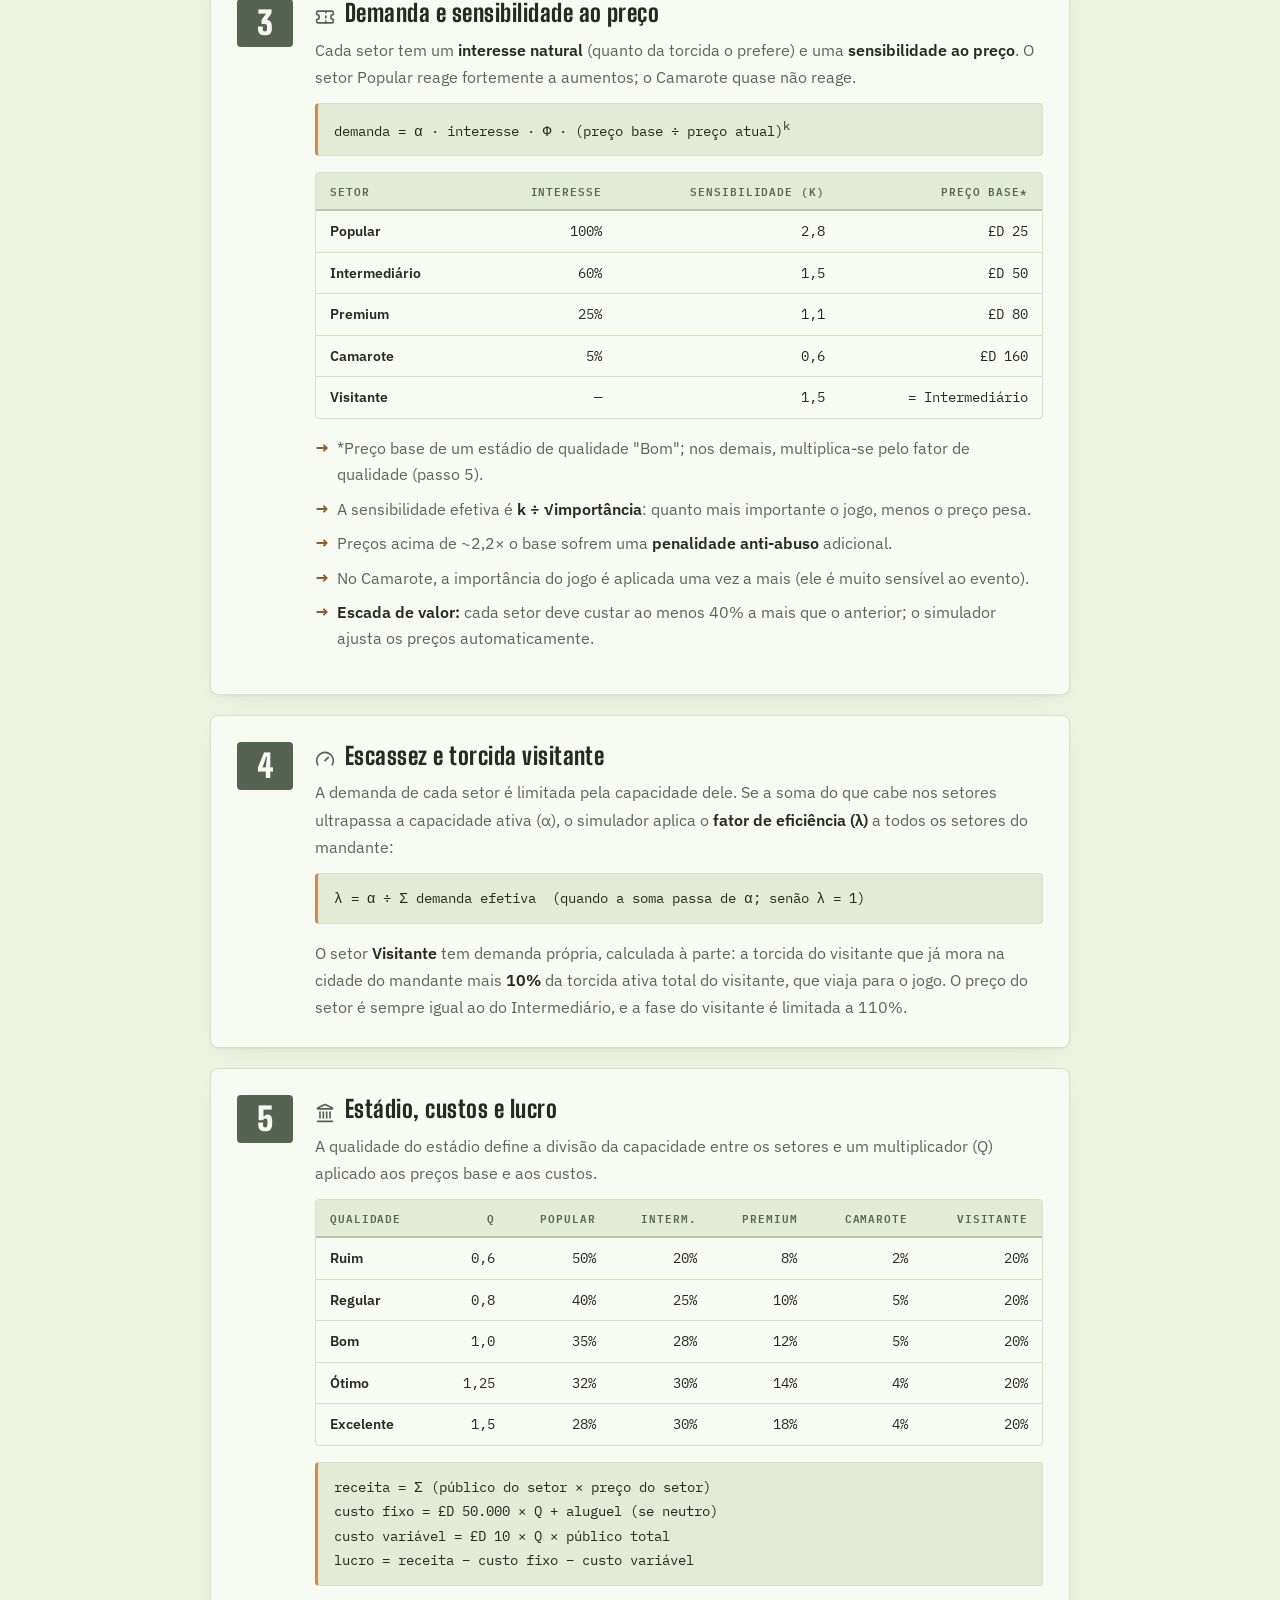
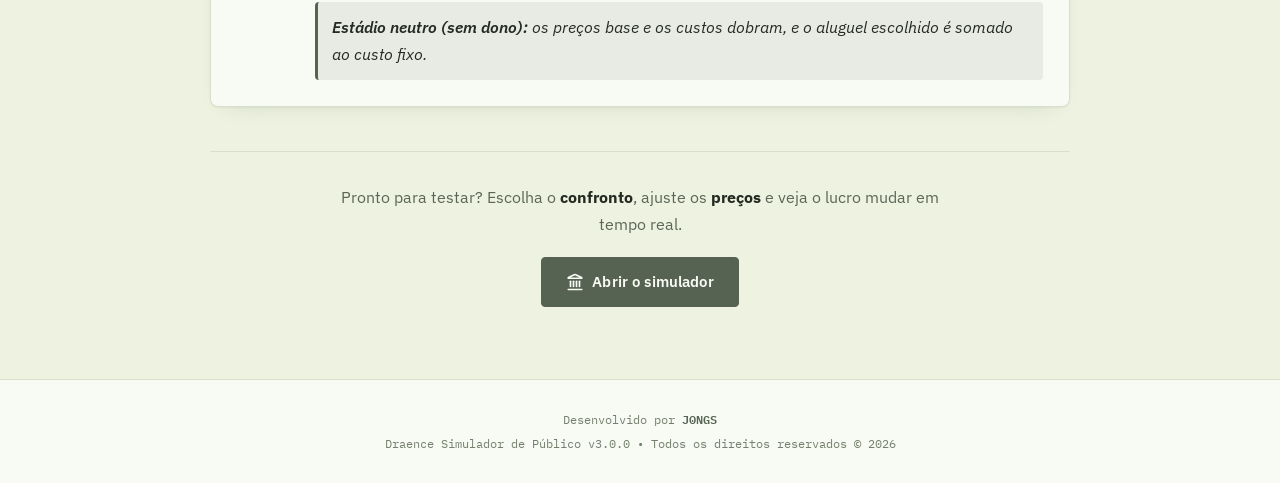
==== commit da483d8c: "feat: moeda do simulador passa a ser £D (padrão do multa-draence) Co-Authored-By: Claude Sonnet 5.5 " ====
--- a/metodologia.html
+++ b/metodologia.html
@@ -111,10 +111,10 @@
                         <table class="method-table">
                             <thead><tr><th>Setor</th><th>Interesse</th><th>Sensibilidade (k)</th><th>Preço base*</th></tr></thead>
                             <tbody>
-                                <tr><th scope="row">Popular</th><td>100%</td><td>2,8</td><td>R$ 25</td></tr>
-                                <tr><th scope="row">Intermediário</th><td>60%</td><td>1,5</td><td>R$ 50</td></tr>
-                                <tr><th scope="row">Premium</th><td>25%</td><td>1,1</td><td>R$ 80</td></tr>
-                                <tr><th scope="row">Camarote</th><td>5%</td><td>0,6</td><td>R$ 160</td></tr>
+                                <tr><th scope="row">Popular</th><td>100%</td><td>2,8</td><td>£D 25</td></tr>
+                                <tr><th scope="row">Intermediário</th><td>60%</td><td>1,5</td><td>£D 50</td></tr>
+                                <tr><th scope="row">Premium</th><td>25%</td><td>1,1</td><td>£D 80</td></tr>
+                                <tr><th scope="row">Camarote</th><td>5%</td><td>0,6</td><td>£D 160</td></tr>
                                 <tr><th scope="row">Visitante</th><td>—</td><td>1,5</td><td>= Intermediário</td></tr>
                             </tbody>
                         </table>
@@ -167,8 +167,8 @@
                     </div>
                     <div class="formula">
                         receita = Σ (público do setor × preço do setor)<br>
-                        custo fixo = R$ 50.000 × Q + aluguel (se neutro)<br>
-                        custo variável = R$ 10 × Q × público total<br>
+                        custo fixo = £D 50.000 × Q + aluguel (se neutro)<br>
+                        custo variável = £D 10 × Q × público total<br>
                         lucro = receita − custo fixo − custo variável
                     </div>
                     <p class="step-note">
